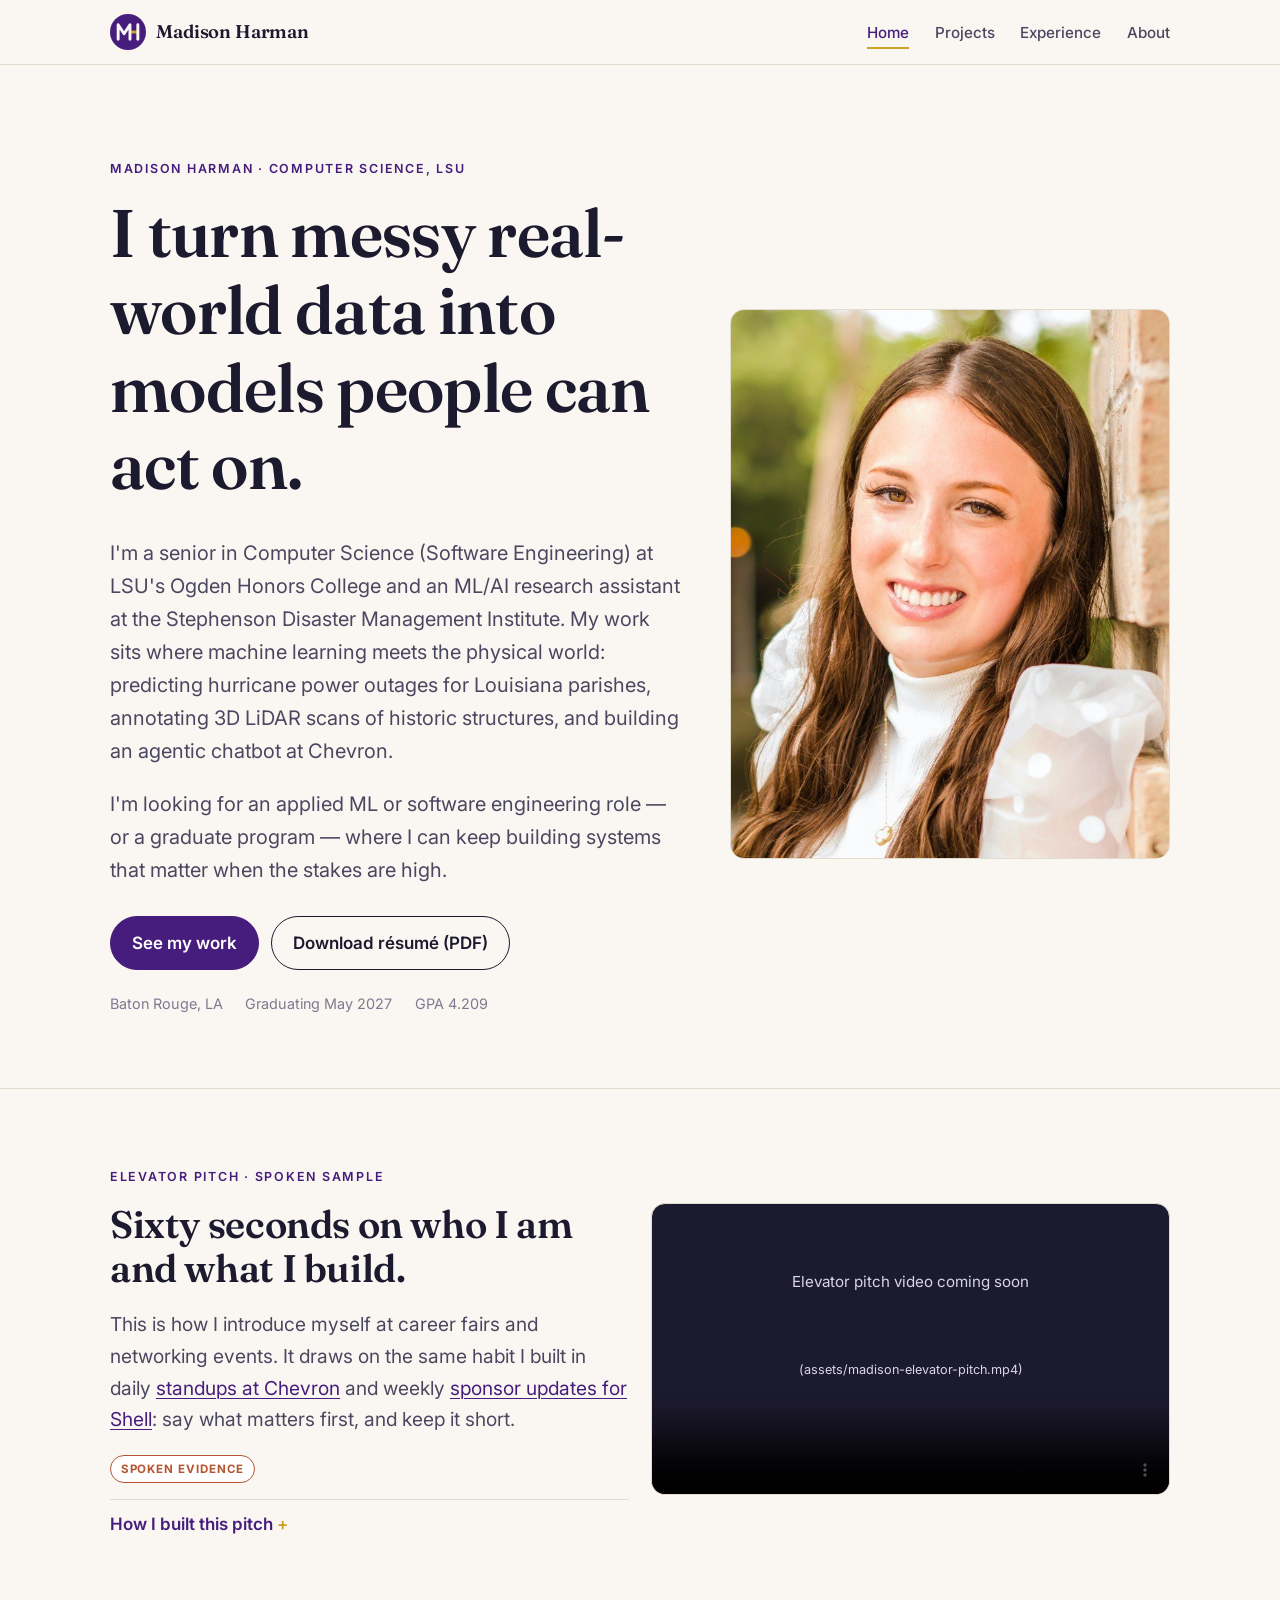
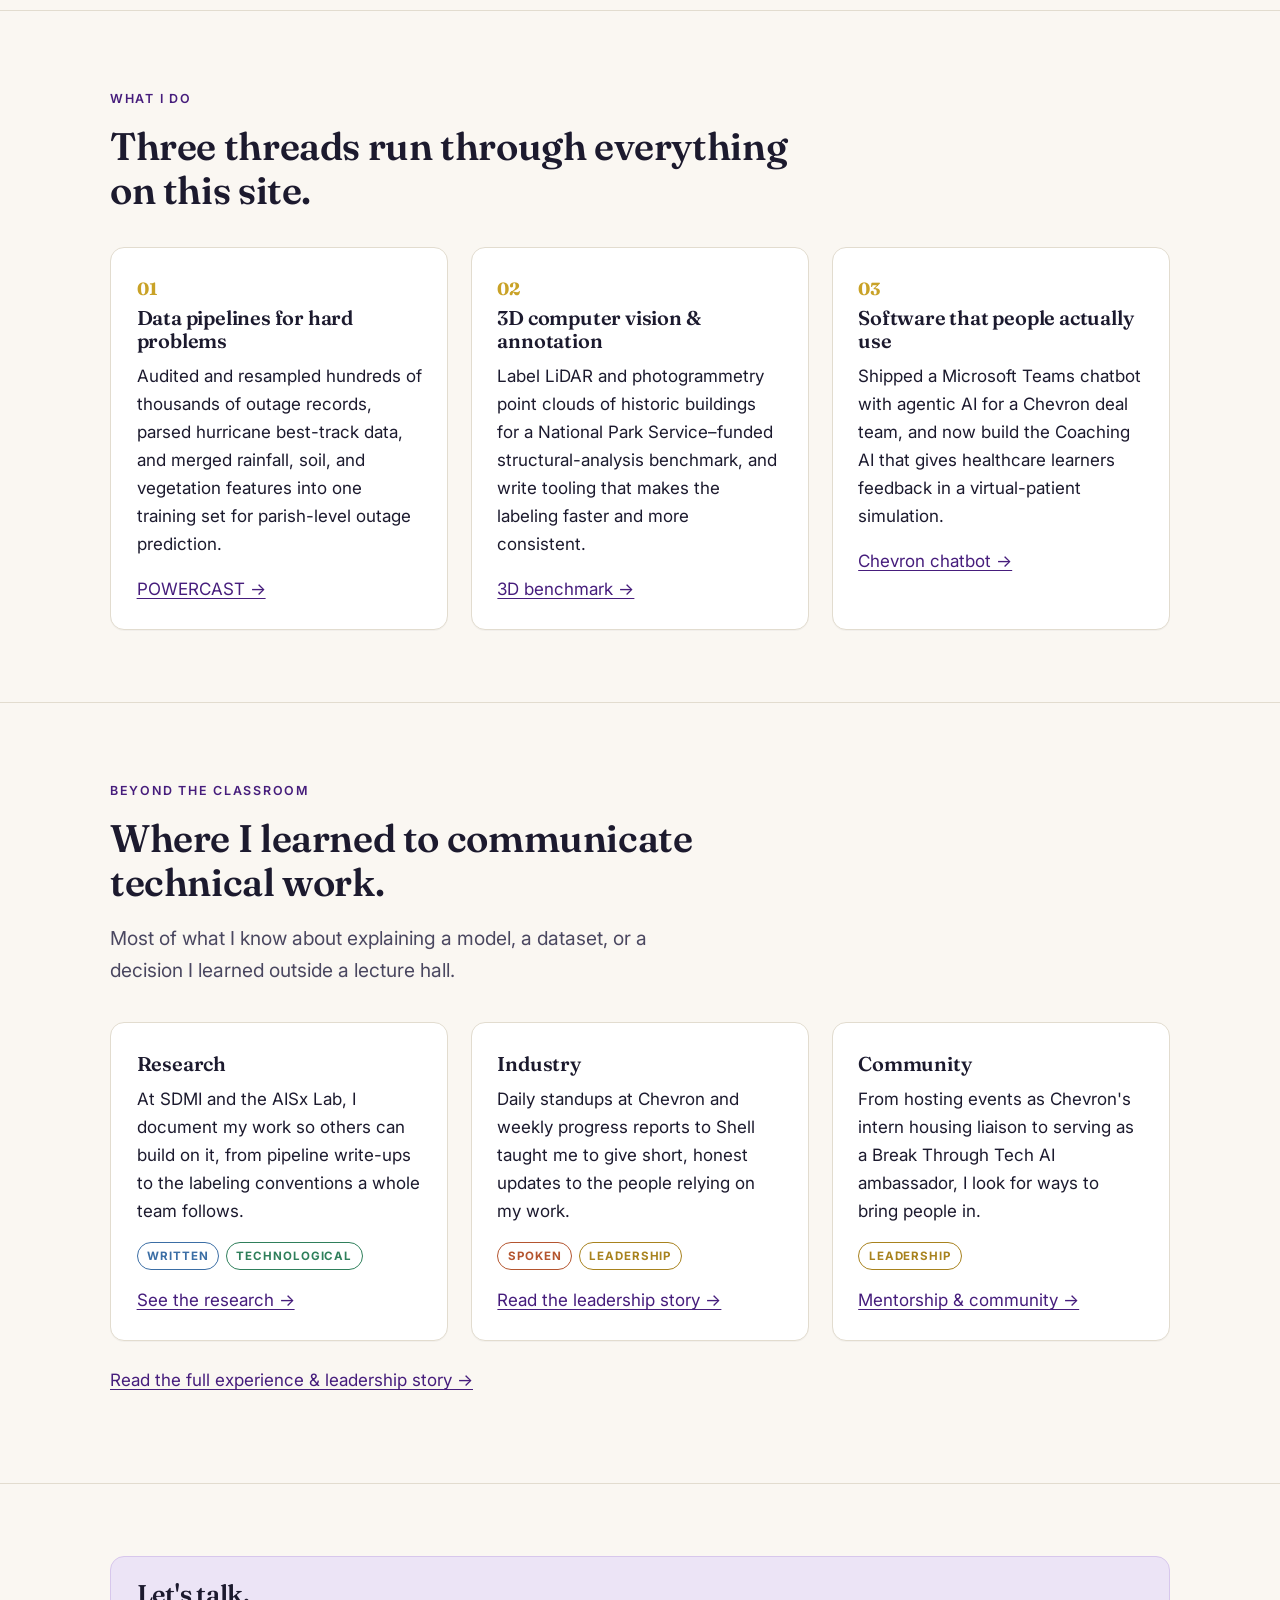
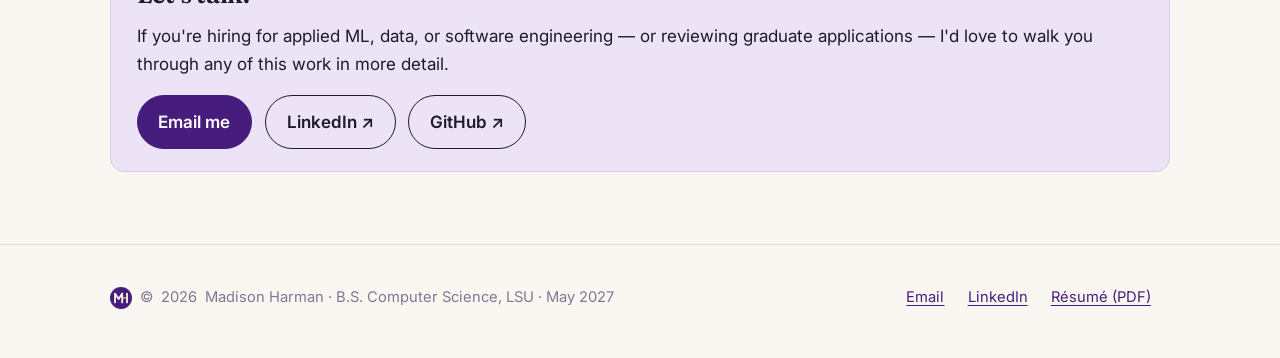
==== index.html @ 49c414d1 "Add files via upload" ====
<!DOCTYPE html>
<html lang="en">
<head>
  <meta charset="utf-8">
  <meta name="viewport" content="width=device-width, initial-scale=1">
  <title>Madison Harman — Applied ML &amp; Software Engineering</title>
  <meta name="description" content="Madison Harman — LSU Computer Science (Software Engineering) student and ML/AI research assistant building data pipelines and 3D computer vision datasets for disaster response and historic preservation. Graduating May 2027.">
  <link rel="icon" href="favicon.svg" type="image/svg+xml">
  <link rel="icon" href="favicon.ico" sizes="32x32">
  <link rel="apple-touch-icon" href="apple-touch-icon.png">
  <meta name="theme-color" content="#461d7c">
  <meta property="og:image" content="assets/brand/mark-512.png">
  <link rel="preconnect" href="https://fonts.googleapis.com">
  <link href="https://fonts.googleapis.com/css2?family=Fraunces:wght@600;700&family=Inter:wght@400;500;600&display=swap" rel="stylesheet">
  <link rel="stylesheet" href="styles.css">
</head>
<body>
  <a class="skip" href="#main">Skip to content</a>

  <header class="site-header">
    <div class="wrap">
      <a class="brand" href="index.html" aria-label="Madison Harman, home">
        <img src="assets/brand/logo-mark.svg" alt="" width="36" height="36">
        <span class="brand-name">Madison Harman</span>
      </a>
      <nav aria-label="Primary">
        <button class="nav-toggle" aria-expanded="false" aria-controls="primary-nav">Menu</button>
        <ul id="primary-nav">
          <li><a href="index.html">Home</a></li>
          <li><a href="projects.html">Projects</a></li>
          <li><a href="experience.html">Experience</a></li>
          <li><a href="about.html">About</a></li>
        </ul>
      </nav>
    </div>
  </header>

  <main id="main">

    <!-- ================= HERO ================= -->
    <section class="hero">
      <div class="wrap hero-grid">
        <div>
          <span class="eyebrow">Madison Harman · Computer Science, LSU</span>
          <h1>I turn messy real-world data into models people can act on.</h1>
          <p class="intro">
            I'm a senior in Computer Science (Software Engineering) at LSU's Ogden Honors College and an
            ML/AI research assistant at the Stephenson Disaster Management Institute. My work sits where
            machine learning meets the physical world: predicting hurricane power outages for Louisiana parishes,
            annotating 3D LiDAR scans of historic structures, and building an agentic chatbot at Chevron.
          </p>
          <p class="intro">
            I'm looking for an applied ML or software engineering role — or a graduate program — where I can keep
            building systems that matter when the stakes are high.
          </p>
          <div class="btn-row">
            <a class="btn primary" href="projects.html">See my work</a>
            <a class="btn" href="assets/madison-harman-resume.pdf" download>Download résumé (PDF)</a>
          </div>
          <div class="hero-meta">
            <span>Baton Rouge, LA</span>
            <span>Graduating May 2027</span>
            <span>GPA 4.209</span>
          </div>
        </div>
        <div class="portrait">
          <img src="assets/madison-headshot.jpg" alt="Headshot of Madison Harman smiling, leaning against a brick wall outdoors.">
        </div>
      </div>
    </section>

    <!-- ================= ELEVATOR PITCH ================= -->
    <section id="pitch">
      <div class="wrap">
        <div class="grid-2" style="align-items:center;">
          <div>
            <span class="eyebrow">Elevator pitch · Spoken sample</span>
            <h2>Sixty seconds on who I am and what I build.</h2>
            <p class="lede">
              This is how I introduce myself at career fairs and networking events. It draws on the same habit I built in
              daily <a href="experience.html#leadership">standups at Chevron</a> and weekly <a href="projects.html#shell">sponsor updates for Shell</a>: say what matters first, and keep it short.
            </p>
            <div class="tags">
              <span class="tag spoken">Spoken evidence</span>
            </div>
            <details>
              <summary>How I built this pitch</summary>
              <p>
                Rather than listing every role, the pitch leads with the problem I care about — data that is incomplete,
                noisy, and tied to real consequences — and uses my experiences as proof. A good introduction is a story
                with a point, not a résumé read aloud.
              </p>
            </details>
          </div>
          <div class="video-frame">
            <!--
              Once you record your pitch, drop the file at assets/madison-elevator-pitch.mp4
              and delete the placeholder div below. (Or paste a YouTube <iframe> embed in its place.)
            -->
            <video controls preload="metadata" poster="assets/pitch-poster.jpg">
              <source src="assets/madison-elevator-pitch.mp4" type="video/mp4">
              Your browser does not support embedded video.
              <a href="assets/madison-elevator-pitch.mp4">Open the video</a>.
            </video>
            <div class="video-placeholder">
              Elevator pitch video coming soon<br>
              <small>(assets/madison-elevator-pitch.mp4)</small>
            </div>
          </div>
        </div>
      </div>
    </section>

    <!-- ================= THREE THREADS ================= -->
    <section>
      <div class="wrap">
        <div class="section-head">
          <span class="eyebrow">What I do</span>
          <h2>Three threads run through everything on this site.</h2>
        </div>
        <div class="grid-3">
          <article class="card">
            <div class="num">01</div>
            <h3>Data pipelines for hard problems</h3>
            <p>
              Audited and resampled hundreds of thousands of outage records, parsed hurricane best-track data,
              and merged rainfall, soil, and vegetation features into one training set for parish-level outage prediction.
            </p>
            <a href="projects.html#powercast">POWERCAST →</a>
          </article>
          <article class="card">
            <div class="num">02</div>
            <h3>3D computer vision &amp; annotation</h3>
            <p>
              Label LiDAR and photogrammetry point clouds of historic buildings for a National Park Service–funded
              structural-analysis benchmark, and write tooling that makes the labeling faster and more consistent.
            </p>
            <a href="projects.html#point-cloud">3D benchmark →</a>
          </article>
          <article class="card">
            <div class="num">03</div>
            <h3>Software that people actually use</h3>
            <p>
              Shipped a Microsoft Teams chatbot with agentic AI for a Chevron deal team, and now build the Coaching AI that gives healthcare learners feedback in a virtual-patient simulation.
            </p>
            <a href="projects.html#chevron-bot">Chevron chatbot →</a>
          </article>
        </div>
      </div>
    </section>

    <!-- ================= BEYOND THE CLASSROOM ================= -->
    <section>
      <div class="wrap">
        <div class="section-head">
          <span class="eyebrow">Beyond the classroom</span>
          <h2>Where I learned to communicate technical work.</h2>
          <p class="lede">
            Most of what I know about explaining a model, a dataset, or a decision I learned outside a lecture hall.
          </p>
        </div>
        <div class="grid-3">
          <div class="card">
            <h3>Research</h3>
            <p>At SDMI and the AISx Lab, I document my work so others can build on it, from pipeline write-ups to the labeling conventions a whole team follows.</p>
            <div class="tags"><span class="tag written">Written</span><span class="tag tech">Technological</span></div>
            <a href="projects.html#powercast">See the research →</a>
          </div>
          <div class="card">
            <h3>Industry</h3>
            <p>Daily standups at Chevron and weekly progress reports to Shell taught me to give short, honest updates to the people relying on my work.</p>
            <div class="tags"><span class="tag spoken">Spoken</span><span class="tag lead">Leadership</span></div>
            <a href="experience.html#leadership">Read the leadership story →</a>
          </div>
          <div class="card">
            <h3>Community</h3>
            <p>From hosting events as Chevron's intern housing liaison to serving as a Break Through Tech AI ambassador, I look for ways to bring people in.</p>
            <div class="tags"><span class="tag lead">Leadership</span></div>
            <a href="experience.html#community">Mentorship &amp; community →</a>
          </div>
        </div>
        <p style="margin-top:1.6rem;"><a href="experience.html">Read the full experience &amp; leadership story →</a></p>
      </div>
    </section>

    <!-- ================= CTA ================= -->
    <section>
      <div class="wrap">
        <div class="callout callout-purple">
          <h2 style="font-size:1.6rem;">Let's talk.</h2>
          <p>
            If you're hiring for applied ML, data, or software engineering — or reviewing graduate applications —
            I'd love to walk you through any of this work in more detail.
          </p>
          <div class="btn-row" style="margin-top:.6rem;">
            <a class="btn primary" href="mailto:mharma6@lsu.edu">Email me</a>
            <a class="btn" href="https://www.linkedin.com/in/madison-harman-290242289/" target="_blank" rel="noopener">LinkedIn ↗</a>
            <a class="btn" href="https://github.com/MadisonHarman" target="_blank" rel="noopener">GitHub ↗</a>
          </div>
        </div>
      </div>
    </section>

  </main>

  <footer class="site-footer">
    <div class="wrap">
      <div class="footer-brand"><img src="assets/brand/logo-mark.svg" alt="" width="22" height="22"> © <span id="year"></span> Madison Harman · B.S. Computer Science, LSU · May 2027</div>
      <div>
        <a href="mailto:mharma6@lsu.edu">Email</a>
        <a href="https://www.linkedin.com/in/madison-harman-290242289/" target="_blank" rel="noopener">LinkedIn</a>
        <a href="assets/madison-harman-resume.pdf" download>Résumé (PDF)</a>
      </div>
    </div>
  </footer>

  <script src="script.js"></script>
</body>
</html>
---- styles.css ----
/* ============================================================
   Madison Harman — Public Portfolio
   Palette: warm paper background, deep ink text, LSU-inspired
   purple + gold used sparingly as accents.
   ============================================================ */

:root {
  --paper: #faf7f2;
  --paper-2: #f1ece3;
  --ink: #1c1a2e;
  --ink-2: #4a4760;
  --muted: #7d7a90;
  --line: #e2dccf;
  --purple: #461d7c;
  --purple-soft: #ece4f6;
  --gold: #c9a227;
  --gold-soft: #fbf3d6;
  --tag-written: #3b6ea5;
  --tag-spoken: #b4552f;
  --tag-visual: #7a4f9e;
  --tag-tech: #2f7f5b;
  --tag-lead: #a8821e;
  --radius: 14px;
  --max: 1100px;
  --font-display: "Fraunces", Georgia, serif;
  --font-body: "Inter", system-ui, -apple-system, "Segoe UI", sans-serif;
}

* { box-sizing: border-box; }
html { scroll-behavior: smooth; }
body {
  margin: 0;
  font-family: var(--font-body);
  font-size: 17px;
  line-height: 1.65;
  color: var(--ink);
  background: var(--paper);
}
img { max-width: 100%; display: block; }
a { color: var(--purple); text-decoration-thickness: 1px; text-underline-offset: 3px; }
a:hover { color: var(--ink); }

h1, h2, h3 { font-family: var(--font-display); font-weight: 600; line-height: 1.15; margin: 0 0 .5em; letter-spacing: -0.01em; }
h1 { font-size: clamp(2.4rem, 5.5vw, 4.2rem); }
h2 { font-size: clamp(1.7rem, 3.2vw, 2.4rem); }
h3 { font-size: 1.25rem; }
p { margin: 0 0 1em; }
.lede { font-size: 1.2rem; color: var(--ink-2); max-width: 46ch; }

.skip { position: absolute; left: -999px; top: 0; background: var(--gold); color: var(--ink); padding: .5rem 1rem; z-index: 100; }
.skip:focus { left: 1rem; top: 1rem; }

.wrap { max-width: var(--max); margin: 0 auto; padding: 0 1.25rem; }

/* ---------- Header / nav ---------- */
.site-header {
  position: sticky; top: 0; z-index: 50;
  background: rgba(250, 247, 242, .92);
  backdrop-filter: blur(10px);
  border-bottom: 1px solid var(--line);
}
.site-header .wrap { display: flex; align-items: center; justify-content: space-between; height: 64px; }
.brand { display: inline-flex; align-items: center; gap: .65rem; text-decoration: none; color: var(--ink); }
.brand img { width: 36px; height: 36px; transition: transform .25s ease; }
.brand:hover img { transform: rotate(-8deg); }
.brand-name { font-family: var(--font-display); font-weight: 600; font-size: 1.15rem; letter-spacing: -0.01em; }
.footer-brand { display: inline-flex; align-items: center; gap: .5rem; }
@media (max-width: 420px) { .brand-name { display: none; } }
nav ul { list-style: none; display: flex; gap: 1.6rem; margin: 0; padding: 0; }
nav a { text-decoration: none; color: var(--ink-2); font-weight: 500; font-size: .95rem; padding: .3rem 0; border-bottom: 2px solid transparent; }
nav a:hover, nav a[aria-current="page"] { color: var(--purple); border-bottom-color: var(--gold); }
.nav-toggle { display: none; background: none; border: 1px solid var(--line); border-radius: 8px; padding: .4rem .6rem; font: inherit; cursor: pointer; }

/* ---------- Sections ---------- */
section { padding: 4.5rem 0; }
section + section { border-top: 1px solid var(--line); }
.eyebrow {
  display: inline-block; font-size: .78rem; letter-spacing: .14em; text-transform: uppercase;
  color: var(--purple); font-weight: 600; margin-bottom: .9rem;
}
.section-head { max-width: 62ch; margin-bottom: 2.2rem; }

/* ---------- Hero ---------- */
.hero { padding: 5.5rem 0 4.5rem; }
.hero-grid { display: grid; grid-template-columns: 1.3fr 1fr; gap: 3rem; align-items: center; }
.hero .intro { font-size: 1.25rem; color: var(--ink-2); max-width: 52ch; }
.hero-meta { display: flex; flex-wrap: wrap; gap: .6rem 1.4rem; font-size: .9rem; color: var(--muted); margin-top: 1.4rem; }
.portrait {
  aspect-ratio: 4 / 5; border-radius: var(--radius); overflow: hidden;
  background: linear-gradient(135deg, var(--purple-soft), var(--gold-soft));
  border: 1px solid var(--line); display: grid; place-items: center;
  color: var(--muted); font-size: .9rem; text-align: center; padding: 1rem;
}
.portrait img { width: 100%; height: 100%; object-fit: cover; }
.portrait:has(img) { padding: 0; }

.btn {
  display: inline-block; padding: .75rem 1.3rem; border-radius: 999px; font-weight: 600;
  text-decoration: none; border: 1.5px solid var(--ink); color: var(--ink); background: transparent;
  transition: background .15s, color .15s;
}
.btn:hover { background: var(--ink); color: var(--paper); }
.btn.primary { background: var(--purple); border-color: var(--purple); color: #fff; }
.btn.primary:hover { background: #351560; border-color: #351560; }
.btn-row { display: flex; flex-wrap: wrap; gap: .8rem; margin-top: 1.8rem; }

/* ---------- Cards & grids ---------- */
.grid-3 { display: grid; grid-template-columns: repeat(3, 1fr); gap: 1.4rem; }
.grid-2 { display: grid; grid-template-columns: repeat(2, 1fr); gap: 1.4rem; }
.card {
  background: #fff; border: 1px solid var(--line); border-radius: var(--radius);
  padding: 1.6rem; box-shadow: 0 1px 0 rgba(28,26,46,.03);
}
.card h3 { margin-top: .2rem; }
.card .num { font-family: var(--font-display); color: var(--gold); font-size: 1.1rem; font-weight: 700; }

/* ---------- Evidence tags ---------- */
.tags { display: flex; flex-wrap: wrap; gap: .4rem; margin: .6rem 0 1rem; }
.tag {
  font-size: .72rem; letter-spacing: .08em; text-transform: uppercase; font-weight: 700;
  padding: .22rem .6rem; border-radius: 999px; border: 1px solid currentColor; background: #fff;
}
.tag.written { color: var(--tag-written); }
.tag.spoken { color: var(--tag-spoken); }
.tag.visual { color: var(--tag-visual); }
.tag.tech { color: var(--tag-tech); }
.tag.lead { color: var(--tag-lead); }
.tag.plain { color: var(--muted); text-transform: none; letter-spacing: 0; font-weight: 500; }

/* ---------- Video block ---------- */
.video-frame {
  position: relative; border-radius: var(--radius); overflow: hidden; border: 1px solid var(--line);
  background: var(--ink); aspect-ratio: 16 / 9;
}
.video-frame video, .video-frame iframe { width: 100%; height: 100%; display: block; border: 0; }
.video-placeholder {
  position: absolute; inset: 0 0 48px 0; display: grid; place-items: center; color: #d9d5e8;
  text-align: center; padding: 2rem; font-size: .95rem; pointer-events: none;
}

/* ---------- Timeline ---------- */
.timeline { list-style: none; margin: 0; padding: 0; border-left: 2px solid var(--line); }
.timeline li { position: relative; padding: 0 0 2.4rem 2rem; }
.timeline li::before {
  content: ""; position: absolute; left: -7px; top: .5rem; width: 12px; height: 12px;
  border-radius: 50%; background: var(--gold); border: 2px solid var(--paper);
}
.timeline .when { font-size: .82rem; letter-spacing: .1em; text-transform: uppercase; color: var(--muted); font-weight: 600; }
.timeline h3 { margin: .2rem 0 .1rem; }
.timeline .org { color: var(--purple); font-weight: 500; margin-bottom: .6rem; }
.timeline ul { margin: .4rem 0 0; padding-left: 1.2rem; color: var(--ink-2); }

/* ---------- Project entries ---------- */
.project { padding: 3rem 0; border-top: 1px solid var(--line); scroll-margin-top: 80px; }
.project:first-of-type { border-top: 0; }
.project-grid { display: grid; grid-template-columns: 1.1fr .9fr; gap: 2.5rem; align-items: start; }
.project .kicker { font-size: .78rem; letter-spacing: .12em; text-transform: uppercase; color: var(--muted); font-weight: 600; }
.project .status { color: var(--gold); }
.figure {
  border: 1px solid var(--line); border-radius: var(--radius); overflow: hidden; background: #fff;
}
.figure .ph {
  aspect-ratio: 16 / 10; display: grid; place-items: center; background: var(--paper-2);
  color: var(--muted); font-size: .9rem; text-align: center; padding: 1rem;
}
.figure figcaption { font-size: .85rem; color: var(--muted); padding: .7rem 1rem; }
details { margin-top: 1rem; border-top: 1px solid var(--line); padding-top: .6rem; }
summary { cursor: pointer; font-weight: 600; color: var(--purple); list-style: none; }
summary::after { content: " +"; color: var(--gold); }
details[open] summary::after { content: " –"; }
details h4 { margin: 1rem 0 .3rem; font-size: 1rem; }
details p, details li { color: var(--ink-2); }
.related {
  margin: 1.4rem 0 0; padding: .7rem 1rem; border-left: 3px solid var(--gold);
  background: var(--gold-soft); border-radius: 0 8px 8px 0; font-size: .92rem; color: var(--ink-2);
}
.related::before { content: "Connected work · "; font-weight: 600; color: var(--purple); }
.timeline li { scroll-margin-top: 90px; }
section[id] { scroll-margin-top: 70px; }
.project-jump { display: flex; flex-wrap: wrap; gap: .5rem; margin-bottom: 1rem; }
.project-jump a { font-size: .85rem; padding: .35rem .8rem; border: 1px solid var(--line); border-radius: 999px; text-decoration: none; background: #fff; }

/* ---------- Skills / lists ---------- */
.kv { display: grid; grid-template-columns: 180px 1fr; gap: .6rem 1.5rem; }
.kv dt { font-weight: 600; color: var(--ink-2); }
.kv dd { margin: 0; }
.pill-list { display: flex; flex-wrap: wrap; gap: .45rem; padding: 0; margin: 0; list-style: none; }
.pill-list li { background: var(--paper-2); border-radius: 999px; padding: .3rem .8rem; font-size: .9rem; }
.honors { columns: 2; column-gap: 2rem; padding-left: 1.2rem; }

/* ---------- Callout ---------- */
.callout { background: var(--gold-soft); border: 1px solid #ead9a3; border-radius: var(--radius); padding: 1.4rem 1.6rem; }
.callout-purple { background: var(--purple-soft); border-color: #d7c7ec; }

/* ---------- Footer ---------- */
.site-footer { border-top: 1px solid var(--line); padding: 2.5rem 0 3rem; color: var(--muted); font-size: .92rem; }
.site-footer .wrap { display: flex; flex-wrap: wrap; justify-content: space-between; gap: 1rem; align-items: center; }
.site-footer a { margin-right: 1.2rem; }

/* ---------- Responsive ---------- */
@media (max-width: 860px) {
  .hero-grid, .project-grid, .grid-3, .grid-2 { grid-template-columns: 1fr; }
  .honors { columns: 1; }
  .kv { grid-template-columns: 1fr; gap: .1rem 0; }
  .kv dd { margin-bottom: .8rem; }
  .nav-toggle { display: inline-block; }
  nav ul { display: none; position: absolute; top: 64px; left: 0; right: 0; flex-direction: column; gap: 0;
    background: var(--paper); border-bottom: 1px solid var(--line); padding: .5rem 1.25rem 1rem; }
  nav ul.open { display: flex; }
  nav li { padding: .5rem 0; }
}
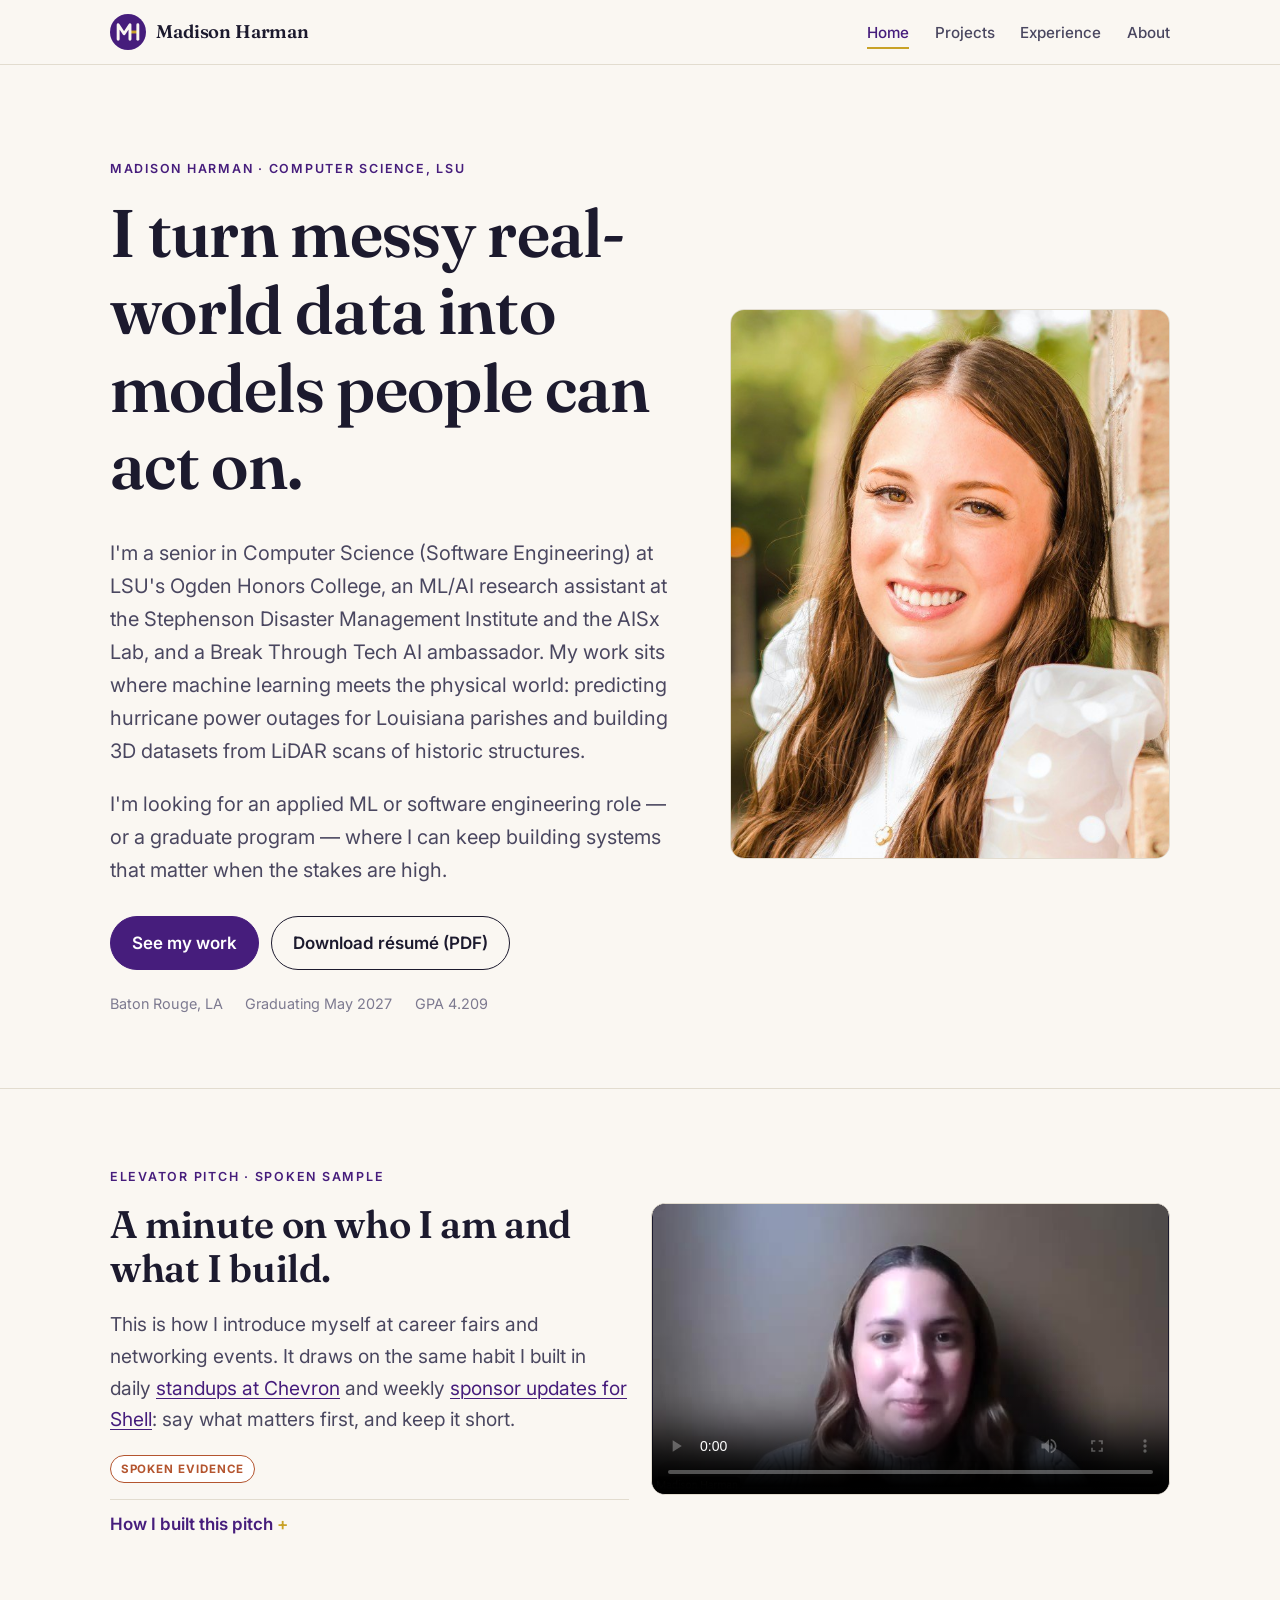
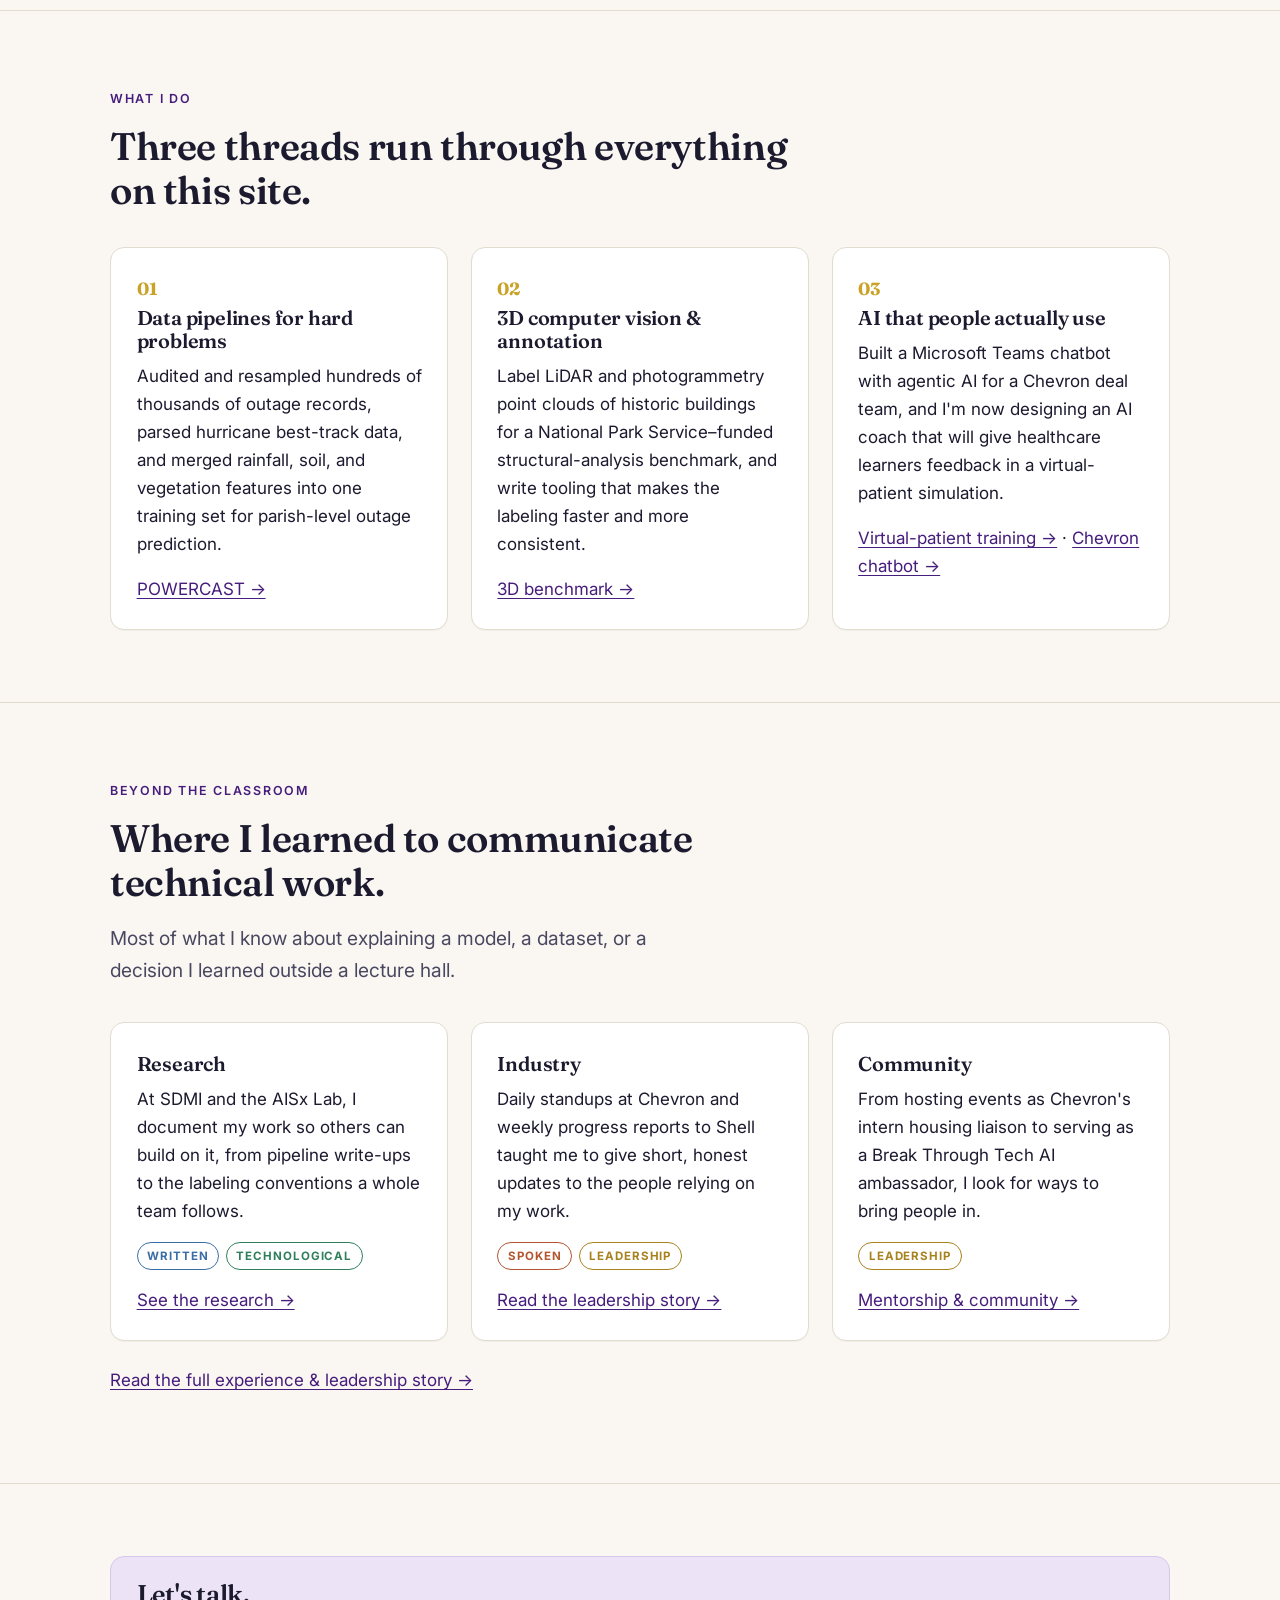
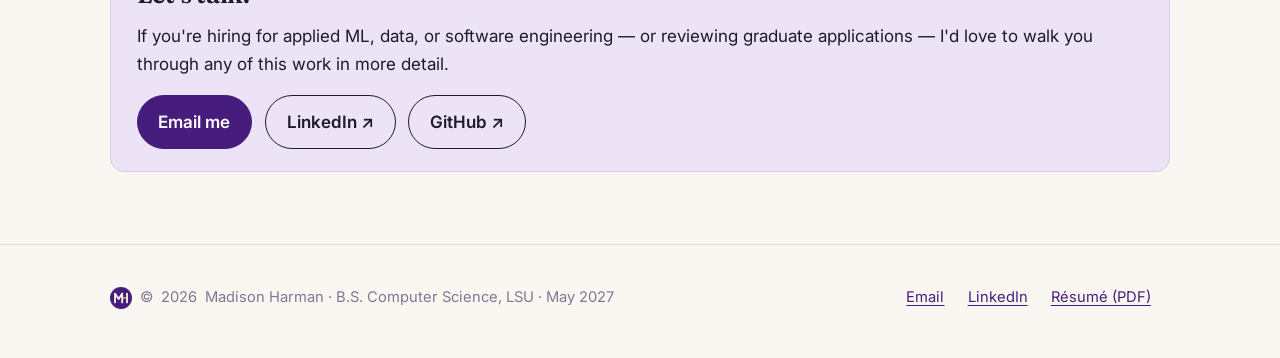
==== commit b9012e1f: "Add files via upload" ====
--- a/index.html
+++ b/index.html
@@ -44,10 +44,10 @@
           <span class="eyebrow">Madison Harman · Computer Science, LSU</span>
           <h1>I turn messy real-world data into models people can act on.</h1>
           <p class="intro">
-            I'm a senior in Computer Science (Software Engineering) at LSU's Ogden Honors College and an
-            ML/AI research assistant at the Stephenson Disaster Management Institute. My work sits where
-            machine learning meets the physical world: predicting hurricane power outages for Louisiana parishes,
-            annotating 3D LiDAR scans of historic structures, and building an agentic chatbot at Chevron.
+            I'm a senior in Computer Science (Software Engineering) at LSU's Ogden Honors College, an ML/AI
+            research assistant at the Stephenson Disaster Management Institute and the AISx Lab, and a Break Through
+            Tech AI ambassador. My work sits where machine learning meets the physical world: predicting hurricane
+            power outages for Louisiana parishes and building 3D datasets from LiDAR scans of historic structures.
           </p>
           <p class="intro">
             I'm looking for an applied ML or software engineering role — or a graduate program — where I can keep
@@ -75,7 +75,7 @@
         <div class="grid-2" style="align-items:center;">
           <div>
             <span class="eyebrow">Elevator pitch · Spoken sample</span>
-            <h2>Sixty seconds on who I am and what I build.</h2>
+            <h2>A minute on who I am and what I build.</h2>
             <p class="lede">
               This is how I introduce myself at career fairs and networking events. It draws on the same habit I built in
               daily <a href="experience.html#leadership">standups at Chevron</a> and weekly <a href="projects.html#shell">sponsor updates for Shell</a>: say what matters first, and keep it short.
@@ -93,19 +93,11 @@
             </details>
           </div>
           <div class="video-frame">
-            <!--
-              Once you record your pitch, drop the file at assets/madison-elevator-pitch.mp4
-              and delete the placeholder div below. (Or paste a YouTube <iframe> embed in its place.)
-            -->
-            <video controls preload="metadata" poster="assets/pitch-poster.jpg">
+            <video controls preload="metadata" playsinline poster="assets/pitch-poster.jpg" aria-label="Madison Harman elevator pitch video">
               <source src="assets/madison-elevator-pitch.mp4" type="video/mp4">
               Your browser does not support embedded video.
               <a href="assets/madison-elevator-pitch.mp4">Open the video</a>.
             </video>
-            <div class="video-placeholder">
-              Elevator pitch video coming soon<br>
-              <small>(assets/madison-elevator-pitch.mp4)</small>
-            </div>
           </div>
         </div>
       </div>
@@ -139,11 +131,12 @@
           </article>
           <article class="card">
             <div class="num">03</div>
-            <h3>Software that people actually use</h3>
+            <h3>AI that people actually use</h3>
             <p>
-              Shipped a Microsoft Teams chatbot with agentic AI for a Chevron deal team, and now build the Coaching AI that gives healthcare learners feedback in a virtual-patient simulation.
-            </p>
-            <a href="projects.html#chevron-bot">Chevron chatbot →</a>
+              Built a Microsoft Teams chatbot with agentic AI for a Chevron deal team, and I'm now designing an AI coach that
+              will give healthcare learners feedback in a virtual-patient simulation.
+            </p>
+            <a href="projects.html#virtual-patient">Virtual-patient training →</a> · <a href="projects.html#chevron-bot">Chevron chatbot →</a>
           </article>
         </div>
       </div>
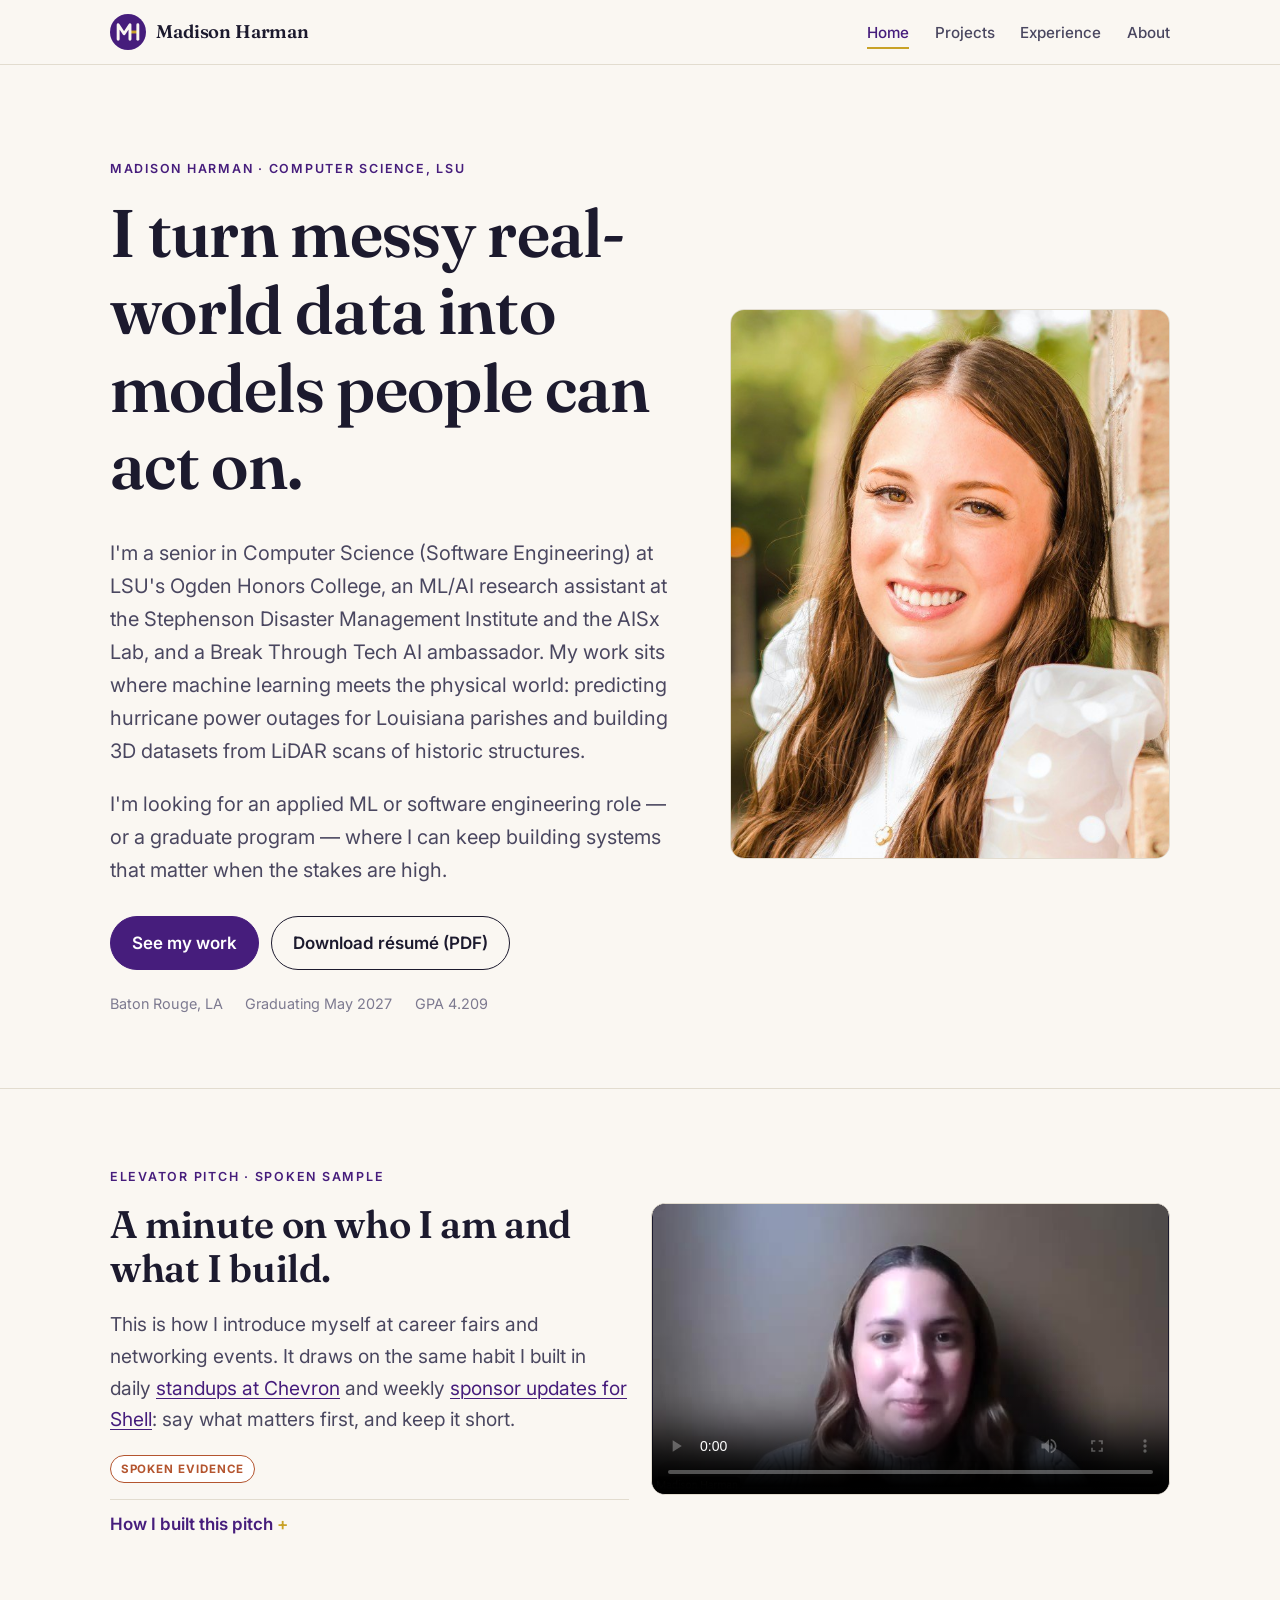
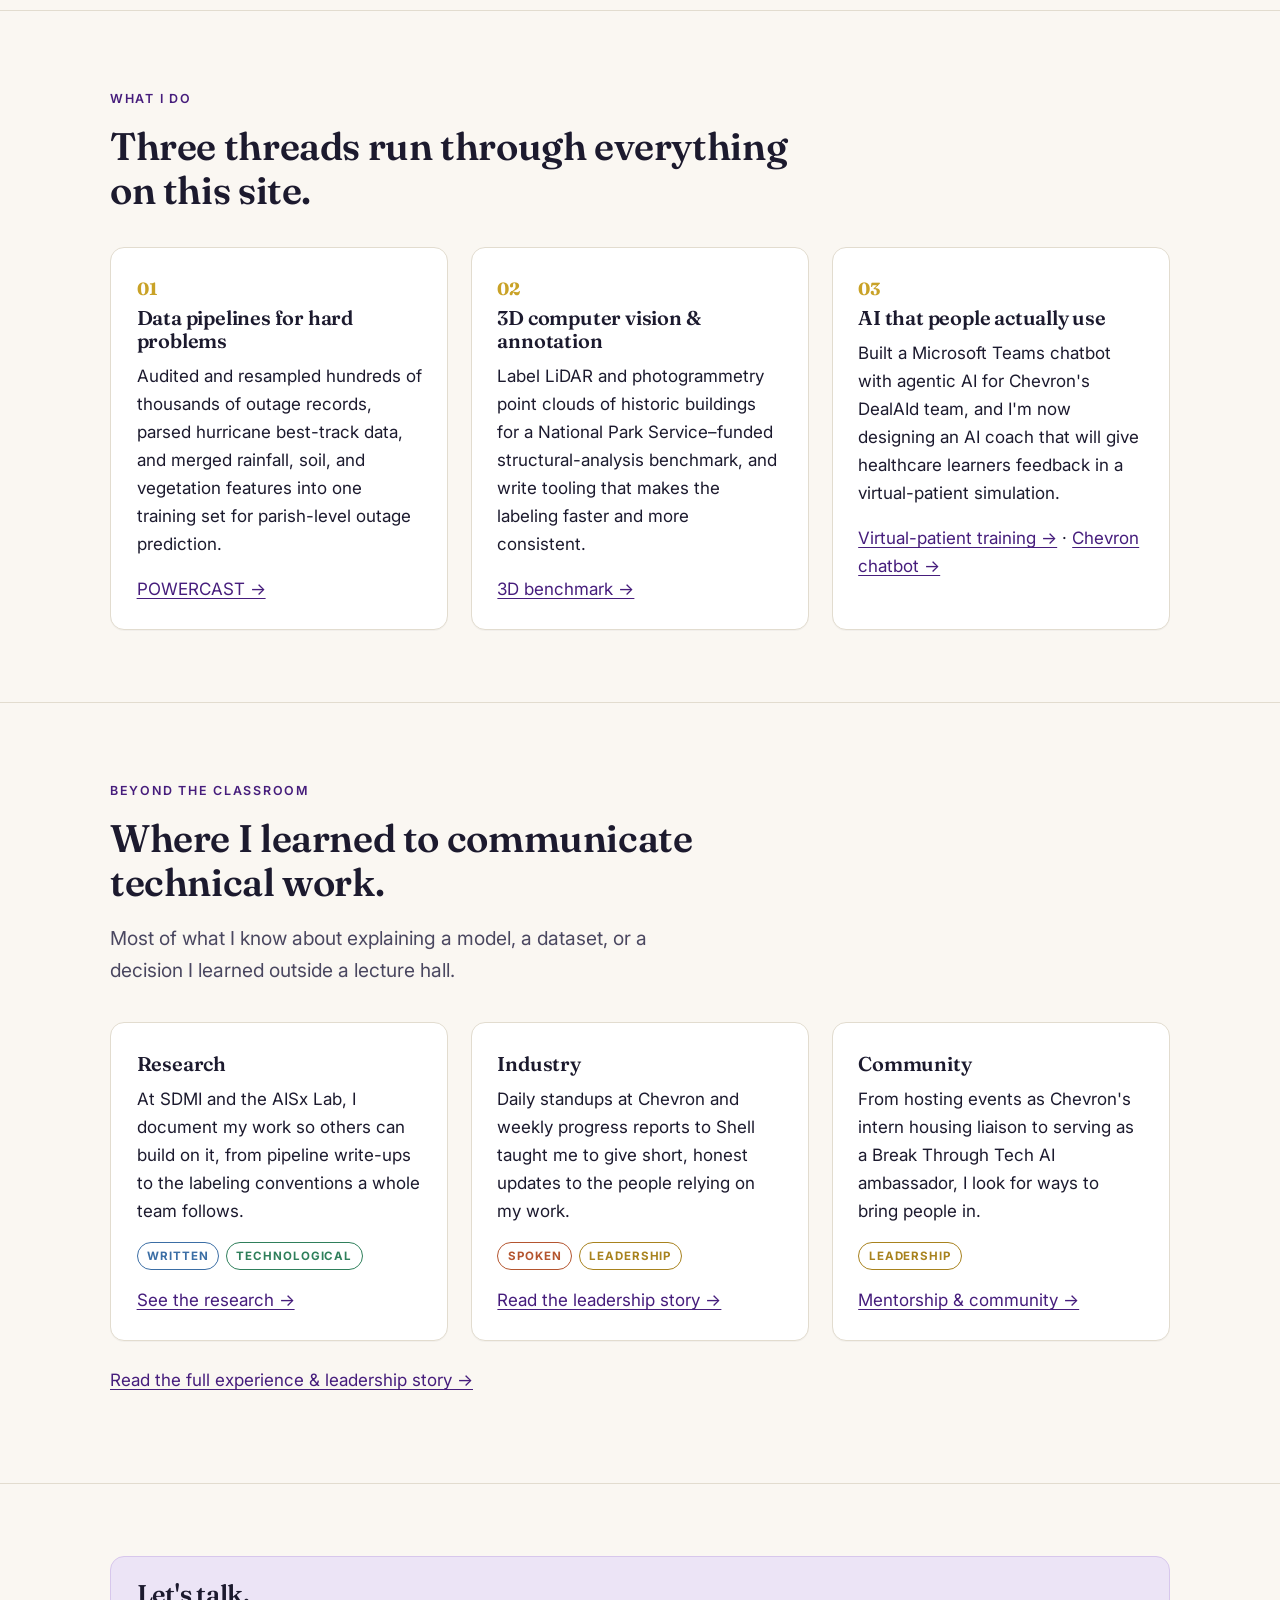
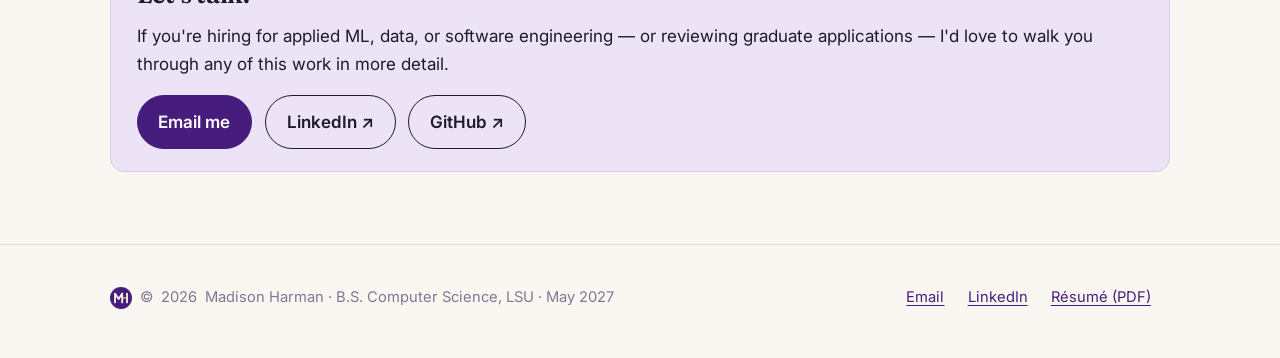
==== commit 18b37a6e: "Add files via upload" ====
--- a/index.html
+++ b/index.html
@@ -133,7 +133,7 @@
             <div class="num">03</div>
             <h3>AI that people actually use</h3>
             <p>
-              Built a Microsoft Teams chatbot with agentic AI for a Chevron deal team, and I'm now designing an AI coach that
+              Built a Microsoft Teams chatbot with agentic AI for Chevron's DealAId team, and I'm now designing an AI coach that
               will give healthcare learners feedback in a virtual-patient simulation.
             </p>
             <a href="projects.html#virtual-patient">Virtual-patient training →</a> · <a href="projects.html#chevron-bot">Chevron chatbot →</a>
